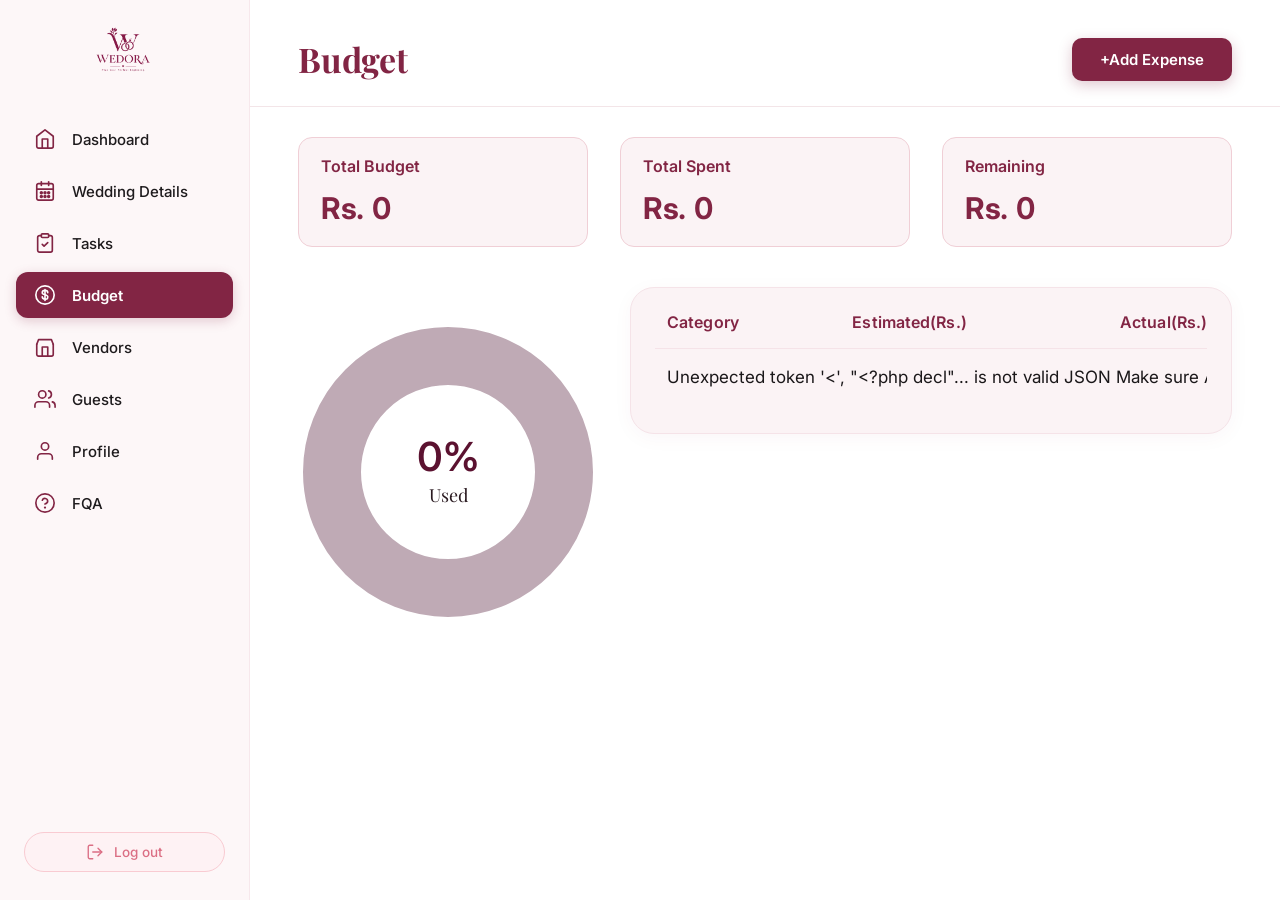
==== budget.html @ 238af269 "create budget page and connect data base" ====
<!DOCTYPE html>
<html lang="en">
<head>
  <meta charset="UTF-8">
  <meta name="viewport" content="width=device-width, initial-scale=1.0">
  <title>Budget | WEDORA</title>
  <link rel="preconnect" href="https://fonts.googleapis.com">
  <link rel="preconnect" href="https://fonts.gstatic.com" crossorigin>
  <link href="https://fonts.googleapis.com/css2?family=Inter:wght@400;500;600;700&family=Playfair+Display:wght@600;700&display=swap" rel="stylesheet">
  <!-- tasks.css = shared app shell (sidebar, header, table card, modal, toast) -->
  <link rel="stylesheet" href="css/tasks.css">
  <link rel="stylesheet" href="css/budget.css">
</head>
<body>
<div class="app-container">

  <aside class="sidebar">
      <!-- Logo -->
      <a href="dashboard.html" class="sidebar-logo" aria-label="WEDORA home">
        <img src="images/logo.png" alt="WEDORA - Plan Your Perfect Beginning">
      </a>

      <!-- Menu Items -->
      <nav class="sidebar-menu" aria-label="Sidebar Menu">
        <!-- Dashboard -->
        <a href="dashboard.html" class="menu-item">
          <svg viewBox="0 0 24 24" aria-hidden="true">
            <path d="M3 9l9-7 9 7v11a2 2 0 0 1-2 2H5a2 2 0 0 1-2-2z" />
            <polyline points="9 22 9 12 15 12 15 22" />
          </svg>
          <span>Dashboard</span>
        </a>

        <!-- Wedding Details -->
        <a href="wedding-details.html" class="menu-item">
          <svg viewBox="0 0 24 24" aria-hidden="true">
            <rect x="3" y="4" width="18" height="18" rx="2" ry="2" />
            <line x1="16" y1="2" x2="16" y2="6" />
            <line x1="8" y1="2" x2="8" y2="6" />
            <line x1="3" y1="10" x2="21" y2="10" />
            <circle cx="8" cy="14" r="1" fill="currentColor" />
            <circle cx="12" cy="14" r="1" fill="currentColor" />
            <circle cx="16" cy="14" r="1" fill="currentColor" />
            <circle cx="8" cy="18" r="1" fill="currentColor" />
            <circle cx="12" cy="18" r="1" fill="currentColor" />
            <circle cx="16" cy="18" r="1" fill="currentColor" />
          </svg>
          <span>Wedding Details</span>
        </a>

        <!-- Tasks (ACTIVE) -->
        <a href="tasks.html" class="menu-item">
          <svg viewBox="0 0 24 24" aria-hidden="true">
            <path d="M16 4h2a2 2 0 0 1 2 2v14a2 2 0 0 1-2 2H6a2 2 0 0 1-2-2V6a2 2 0 0 1 2-2h2" />
            <rect x="8" y="2" width="8" height="4" rx="1" ry="1" />
            <path d="M9 13.5l2 2 4-4" />
          </svg>
          <span>Tasks</span>
        </a>

        <!-- Budget -->
        <a href="budget.html" class="menu-item active" aria-current="page">
          <svg viewBox="0 0 24 24" aria-hidden="true">
            <circle cx="12" cy="12" r="10" />
            <path d="M12 6v12M15 9.5c0-1.5-1.3-2.5-3-2.5s-3 1-3 2.5c0 3 6 1.5 6 4.5s-1.3 2.5-3 2.5-3-1-3-2.5" />
          </svg>
          <span>Budget</span>
        </a>

        <!-- Vendors -->
        <a href="vendors.html" class="menu-item">
          <svg viewBox="0 0 24 24" aria-hidden="true">
            <path d="M3 9l2-5h14l2 5" />
            <path d="M21 9v11a2 2 0 0 1-2 2H5a2 2 0 0 1-2-2V9" />
            <path d="M9 22V12h6v10" />
          </svg>
          <span>Vendors</span>
        </a>

        <!-- Guests -->
        <a href="guests.html" class="menu-item">
          <svg viewBox="0 0 24 24" aria-hidden="true">
            <path d="M17 21v-2a4 4 0 0 0-4-4H5a4 4 0 0 0-4 4v2" />
            <circle cx="9" cy="7" r="4" />
            <path d="M23 21v-2a4 4 0 0 0-3-3.87" />
            <path d="M16 3.13a4 4 0 0 1 0 7.75" />
          </svg>
          <span>Guests</span>
        </a>

        <!-- Profile -->
        <a href="profile.html" class="menu-item">
          <svg viewBox="0 0 24 24" aria-hidden="true">
            <path d="M20 21v-2a4 4 0 0 0-4-4H8a4 4 0 0 0-4 4v2" />
            <circle cx="12" cy="7" r="4" />
          </svg>
          <span>Profile</span>
        </a>

        <!-- FQA -->
        <a href="faq.html" class="menu-item">
          <svg viewBox="0 0 24 24" aria-hidden="true">
            <circle cx="12" cy="12" r="10" />
            <path d="M9.09 9a3 3 0 0 1 5.83 1c0 2-3 3-3 3" />
            <line x1="12" y1="17" x2="12.01" y2="17" stroke-width="2.5" />
          </svg>
          <span>FQA</span>
        </a>
      </nav>

      <!-- Bottom Log out button -->
      <div class="sidebar-footer">
        <a href="php/logout.php" class="btn-logout" id="logoutBtn" title="Log out">
          <svg viewBox="0 0 24 24" aria-hidden="true">
            <path d="M9 21H5a2 2 0 0 1-2-2V5a2 2 0 0 1 2-2h4" />
            <polyline points="16 17 21 12 16 7" />
            <line x1="21" y1="12" x2="9" y2="12" />
          </svg>
          <span>Log out</span>
        </a>
      </div>
    </aside>

  <main class="main-wrapper">
    <header class="main-header">
      <h1 class="page-heading">Budget</h1>
      <button type="button" class="btn-add-task" id="openAddModalBtn">+Add Expense</button>
    </header>
    <div class="header-divider" aria-hidden="true"></div>

    <section class="main-body">
      <div class="summary-row">
        <div class="summary-card"><span class="summary-label">Total Budget</span><strong class="num" id="totalBudget">Rs. 0</strong></div>
        <div class="summary-card"><span class="summary-label">Total Spent</span><strong class="num" id="totalSpent">Rs. 0</strong></div>
        <div class="summary-card"><span class="summary-label">Remaining</span><strong class="num" id="remaining">Rs. 0</strong></div>
      </div>

      <div class="budget-grid">
        <div class="donut-wrap" role="img" aria-label="Percentage of budget used" id="donut">
          <svg viewBox="0 0 200 200">
            <circle class="donut-rest" cx="100" cy="100" r="80"/>
            <circle class="donut-used" id="donutUsed" cx="100" cy="100" r="80" stroke-dasharray="0 502.65"/>
          </svg>
          <div class="donut-center"><span class="num donut-pct" id="donutPct">0%</span><span class="donut-cap">Used</span></div>
        </div>

        <div class="tasks-card budget-card">
          <div class="tasks-table-wrapper">
            <table class="tasks-table budget-table">
              <thead>
                <tr>
                  <th scope="col">Category</th>
                  <th scope="col">Estimated(Rs.)</th>
                  <th scope="col">Actual(Rs.)</th>
                  <th scope="col" class="c">Paid</th>
                  <th scope="col" class="c">Action</th>
                </tr>
              </thead>
              <tbody id="budgetBody">
                <tr><td colspan="5" class="loading-row"><div class="loading-spinner"></div><p>Loading budget…</p></td></tr>
              </tbody>
            </table>
          </div>
        </div>
      </div>
    </section>
  </main>
</div>

<div class="modal-overlay" id="expenseModal" aria-hidden="true" role="dialog" aria-labelledby="modalTitle">
  <div class="modal-container">
    <div class="modal-header">
      <h2 class="modal-title" id="modalTitle">Add Expense</h2>
      <button type="button" class="modal-close" id="closeModalBtn" aria-label="Close dialog">&times;</button>
    </div>
    <form id="expenseForm" class="modal-form" novalidate>
      <div class="form-group">
        <label for="expCategory">Category *</label>
        <input type="text" id="expCategory" list="catOptions" maxlength="100" placeholder="e.g. Venue" required>
        <datalist id="catOptions">
          <option value="Venue"></option><option value="Catering"></option><option value="Photography"></option>
          <option value="Attire"></option><option value="Decorations"></option><option value="Entertainment"></option>
          <option value="Stationery"></option><option value="Transport"></option>
        </datalist>
      </div>
      <div class="form-row">
        <div class="form-group"><label for="expEstimated">Estimated (Rs.)</label>
          <input type="number" id="expEstimated" min="0" step="1" placeholder="0"></div>
        <div class="form-group"><label for="expActual">Actual (Rs.)</label>
          <input type="number" id="expActual" min="0" step="1" placeholder="0"></div>
      </div>
      <label class="paid-check"><input type="checkbox" id="expPaid"> Already paid</label>
      <div class="form-actions">
        <button type="button" class="btn-modal-cancel" id="cancelModalBtn">Cancel</button>
        <button type="submit" class="btn-modal-submit">Save expense</button>
      </div>
    </form>
  </div>
</div>

<div class="toast-msg" id="toastMsg" role="status" aria-live="polite"></div>
<script src="js/budget.js"></script>
</body>
</html>
---- css/tasks.css ----
/* ==========================================================
   WEDORA – Tasks Page Stylesheet
   Faithfully matching the exact design, colors, typography,
   and visual details of the Wedora Tasks mockup.
   ========================================================== */

@import url('https://fonts.googleapis.com/css2?family=Inter:wght@400;500;600;700&family=Playfair+Display:wght@600;700&display=swap');

:root {
  /* Brand Maroon / Burgundy Palette from image */
  --wedora-maroon:       #822544;
  --wedora-maroon-dark:  #6a1c35;
  --wedora-maroon-hover: #962c50;
  
  /* Backgrounds & Rosy Accents from image */
  --bg-sidebar:          #fdf7f8;
  --bg-main:             #ffffff;
  --bg-card:             #fbf3f5;
  --bg-tab-inactive:     #faeef1;
  --bg-logout:           #fef2f4;
  
  /* Borders */
  --border-sidebar:      #f7e8ec;
  --border-divider:      #f3e5e8;
  --border-card:         #f5e3e8;
  --border-logout:       #f9cbd2;
  --border-row:          #f6ebef;

  /* Typography */
  --font-serif:          'Playfair Display', Georgia, 'Times New Roman', serif;
  --font-sans:           'Inter', -apple-system, BlinkMacSystemFont, 'Segoe UI', Roboto, sans-serif;
  
  /* Text Colors */
  --text-dark:           #1e1b1d;
  --text-medium:         #3e3538;
  --text-maroon:         #822544;
  --text-muted:          #8c8286;
  --text-logout:         #db6f84;
  
  /* Action & Status Colors */
  --color-check-green:   #347a2a;
  --color-trash:         #b82d3b;
  --color-edit:          #8f2c4a;
}

*, *::before, *::after {
  box-sizing: border-box;
  margin: 0;
  padding: 0;
}

html, body {
  height: 100%;
  width: 100%;
  font-family: var(--font-sans);
  background-color: var(--bg-main);
  color: var(--text-dark);
  overflow-x: hidden;
}

/* ==========================================================
   APP SHELL LAYOUT
   ========================================================== */
.app-container {
  display: flex;
  min-height: 100vh;
  width: 100%;
  background: var(--bg-main);
}

/* ==========================================================
   SIDEBAR (Left Navigation)
   ========================================================== */
.sidebar {
  width: 250px;
  flex-shrink: 0;
  background-color: var(--bg-sidebar);
  border-right: 1px solid var(--border-sidebar);
  display: flex;
  flex-direction: column;
  padding: 24px 0 28px 0;
  user-select: none;
}

/* Logo */
.sidebar-logo {
  display: flex;
  flex-direction: column;
  align-items: center;
  justify-content: center;
  padding: 0 20px 28px;
  text-decoration: none;
}

.sidebar-logo img {
  height: 64px;
  width: auto;
  object-fit: contain;
  transition: transform 0.2s ease;
}

.sidebar-logo:hover img {
  transform: scale(1.02);
}

/* Nav Menu */
.sidebar-menu {
  display: flex;
  flex-direction: column;
  gap: 6px;
  padding: 0 16px;
  flex: 1;
}

.menu-item {
  display: flex;
  align-items: center;
  gap: 16px;
  padding: 12px 18px;
  border-radius: 12px;
  text-decoration: none;
  font-size: 15px;
  font-weight: 500;
  color: var(--text-dark);
  transition: background-color 0.18s ease, color 0.18s ease, transform 0.1s ease;
}

.menu-item svg {
  width: 22px;
  height: 22px;
  flex-shrink: 0;
  stroke: var(--wedora-maroon);
  fill: none;
  stroke-width: 1.8;
  stroke-linecap: round;
  stroke-linejoin: round;
  transition: stroke 0.18s ease;
}

.menu-item:hover {
  background-color: #faedf0;
  color: var(--wedora-maroon);
}

/* Active Menu Item (Tasks) - rich maroon capsule */
.menu-item.active {
  background-color: var(--wedora-maroon);
  color: #ffffff;
  font-weight: 600;
  box-shadow: 0 3px 12px rgba(130, 37, 68, 0.22);
}

.menu-item.active svg {
  stroke: #ffffff;
}

/* Logout Button at bottom */
.sidebar-footer {
  padding: 20px 24px 0;
}

.btn-logout {
  width: 100%;
  display: inline-flex;
  align-items: center;
  justify-content: center;
  gap: 10px;
  padding: 10px 18px;
  border-radius: 28px;
  border: 1px solid var(--border-logout);
  background-color: var(--bg-logout);
  color: var(--text-logout);
  font-family: var(--font-sans);
  font-size: 13.5px;
  font-weight: 500;
  text-decoration: none;
  cursor: pointer;
  transition: all 0.2s ease;
}

.btn-logout svg {
  width: 18px;
  height: 18px;
  stroke: var(--text-logout);
  fill: none;
  stroke-width: 1.8;
  stroke-linecap: round;
  stroke-linejoin: round;
}

.btn-logout:hover {
  background-color: #fce8eb;
  border-color: #f7a8b6;
  color: var(--wedora-maroon);
  transform: translateY(-1px);
}
.btn-logout:hover svg {
  stroke: var(--wedora-maroon);
}

/* ==========================================================
   MAIN CONTENT AREA
   ========================================================== */
.main-wrapper {
  flex: 1;
  display: flex;
  flex-direction: column;
  min-width: 0;
  background-color: var(--bg-main);
}

/* Top Bar: Title & +Add Task Button */
.main-header {
  display: flex;
  align-items: center;
  justify-content: space-between;
  padding: 36px 48px 24px 48px;
}

.page-heading {
  font-family: var(--font-serif);
  font-size: 34px;
  font-weight: 700;
  color: var(--wedora-maroon);
  letter-spacing: -0.2px;
}

/* +Add Task Button */
.btn-add-task {
  display: inline-flex;
  align-items: center;
  justify-content: center;
  gap: 6px;
  background-color: var(--wedora-maroon);
  color: #ffffff;
  border: none;
  border-radius: 10px;
  padding: 12px 28px;
  font-family: var(--font-sans);
  font-size: 15px;
  font-weight: 600;
  cursor: pointer;
  box-shadow: 0 4px 14px rgba(130, 37, 68, 0.25);
  transition: background-color 0.18s ease, transform 0.12s ease, box-shadow 0.18s ease;
}

.btn-add-task:hover {
  background-color: var(--wedora-maroon-dark);
  transform: translateY(-1px);
  box-shadow: 0 6px 18px rgba(130, 37, 68, 0.35);
}

.btn-add-task:active {
  transform: translateY(0);
}

/* Full Width Divider Line */
.header-divider {
  width: 100%;
  height: 1px;
  background-color: var(--border-divider);
  margin-bottom: 30px;
}

/* Main Section Content */
.main-body {
  padding: 0 48px 48px 48px;
  flex: 1;
}

/* ==========================================================
   FILTER TABS (All, To Do, In Progress, Completed)
   ========================================================== */
.filter-bar {
  display: flex;
  align-items: center;
  gap: 18px;
  margin-bottom: 30px;
}

.filter-tab {
  background-color: var(--bg-tab-inactive);
  color: var(--wedora-maroon);
  border: none;
  border-radius: 9px;
  padding: 8px 24px;
  font-family: var(--font-sans);
  font-size: 14.5px;
  font-weight: 500;
  cursor: pointer;
  transition: all 0.18s ease;
}

.filter-tab:hover {
  background-color: #f7e0e5;
}

/* Active tab */
.filter-tab.active {
  background-color: var(--wedora-maroon);
  color: #ffffff;
  font-weight: 600;
  box-shadow: 0 2px 8px rgba(130, 37, 68, 0.2);
}

/* ==========================================================
   TASKS TABLE CONTAINER / CARD
   ========================================================== */
.tasks-card {
  background-color: var(--bg-card);
  border-radius: 24px;
  border: 1px solid var(--border-card);
  padding: 32px 36px 36px 36px;
  box-shadow: 0 4px 20px rgba(130, 37, 68, 0.04);
  min-height: 480px;
}

.tasks-table-wrapper {
  width: 100%;
  overflow-x: auto;
}

.tasks-table {
  width: 100%;
  border-collapse: collapse;
  text-align: left;
}

/* Table Header */
.tasks-table thead th {
  padding: 0 16px 20px 0;
  font-size: 13.5px;
  font-weight: 600;
  color: var(--wedora-maroon);
  white-space: nowrap;
  letter-spacing: 0.1px;
}

.tasks-table thead th:last-child {
  text-align: center;
  padding-right: 0;
}

/* Table Rows */
.tasks-table tbody tr {
  border-bottom: 1px solid var(--border-row);
  transition: background-color 0.15s ease;
}

.tasks-table tbody tr:last-child {
  border-bottom: none;
}

.tasks-table tbody tr:hover {
  background-color: rgba(255, 255, 255, 0.55);
}

.tasks-table td {
  padding: 16px 16px 16px 0;
  font-size: 14px;
  color: var(--text-dark);
  vertical-align: middle;
  white-space: nowrap;
}

.tasks-table td:first-child {
  font-weight: 500;
  color: #1a1719;
}

.tasks-table td.col-action {
  text-align: center;
  padding-right: 0;
}

/* ==========================================================
   ACTION ICONS (Matching Screenshot)
   ========================================================== */
.action-wrapper {
  display: inline-flex;
  align-items: center;
  justify-content: center;
  gap: 14px;
}

/* Green Completed Checkmark Circle */
.icon-completed {
  display: inline-flex;
  align-items: center;
  justify-content: center;
  width: 26px;
  height: 26px;
  border-radius: 50%;
  color: var(--color-check-green);
  cursor: pointer;
  transition: transform 0.15s ease;
}

.icon-completed svg {
  width: 24px;
  height: 24px;
}

.icon-completed:hover {
  transform: scale(1.15);
}

/* Edit & Delete Action Buttons */
.btn-action-icon {
  background: none;
  border: none;
  cursor: pointer;
  padding: 4px;
  display: inline-flex;
  align-items: center;
  justify-content: center;
  border-radius: 6px;
  transition: transform 0.15s ease, opacity 0.15s ease;
}

.btn-action-icon svg {
  width: 18px;
  height: 18px;
  fill: none;
  stroke-width: 2;
  stroke-linecap: round;
  stroke-linejoin: round;
}

/* Pencil icon (brownish-maroon) */
.btn-action-icon.btn-edit {
  color: var(--color-edit);
}
.btn-action-icon.btn-edit svg {
  stroke: var(--color-edit);
}

/* Trash bin icon (maroon/red) */
.btn-action-icon.btn-delete {
  color: var(--color-trash);
}
.btn-action-icon.btn-delete svg {
  stroke: var(--color-trash);
}

.btn-action-icon:hover {
  transform: scale(1.18);
  opacity: 0.85;
}

/* Loading & Empty State */
.loading-row,
.empty-row {
  text-align: center;
  padding: 60px 0;
  color: var(--text-muted);
  font-size: 14.5px;
}

.loading-spinner {
  display: inline-block;
  width: 32px;
  height: 32px;
  border: 3px solid #f2d8df;
  border-top-color: var(--wedora-maroon);
  border-radius: 50%;
  animation: spin 0.8s linear infinite;
  margin-bottom: 12px;
}

@keyframes spin {
  to { transform: rotate(360deg); }
}

/* ==========================================================
   MODAL (Add / Edit Task Popup)
   ========================================================== */
.modal-overlay {
  position: fixed;
  inset: 0;
  background-color: rgba(26, 12, 18, 0.45);
  backdrop-filter: blur(4px);
  display: flex;
  align-items: center;
  justify-content: center;
  padding: 20px;
  z-index: 9999;
  opacity: 0;
  pointer-events: none;
  transition: opacity 0.22s ease;
}

.modal-overlay.is-open {
  opacity: 1;
  pointer-events: auto;
}

.modal-container {
  width: 100%;
  max-width: 500px;
  background: #ffffff;
  border-radius: 20px;
  box-shadow: 0 20px 50px rgba(78, 14, 36, 0.22);
  overflow: hidden;
  transform: translateY(18px) scale(0.97);
  transition: transform 0.22s cubic-bezier(0.16, 1, 0.3, 1);
  border: 1px solid var(--border-card);
}

.modal-overlay.is-open .modal-container {
  transform: translateY(0) scale(1);
}

.modal-header {
  display: flex;
  align-items: center;
  justify-content: space-between;
  padding: 20px 26px;
  background-color: var(--bg-card);
  border-bottom: 1px solid var(--border-card);
}

.modal-title {
  font-family: var(--font-serif);
  font-size: 21px;
  font-weight: 700;
  color: var(--wedora-maroon);
}

.modal-close {
  background: none;
  border: none;
  font-size: 24px;
  color: var(--text-muted);
  cursor: pointer;
  line-height: 1;
  transition: color 0.15s ease;
}

.modal-close:hover {
  color: var(--wedora-maroon);
}

.modal-form {
  padding: 24px 26px 26px 26px;
  display: flex;
  flex-direction: column;
  gap: 16px;
}

.form-row {
  display: flex;
  gap: 14px;
}

.form-group {
  display: flex;
  flex-direction: column;
  gap: 6px;
  flex: 1;
}

.form-group label {
  font-size: 12.5px;
  font-weight: 600;
  color: var(--text-medium);
}

.form-group input,
.form-group select,
.form-group textarea {
  width: 100%;
  padding: 9px 12px;
  border: 1.3px solid #e7d8dc;
  border-radius: 8px;
  font-family: var(--font-sans);
  font-size: 13.5px;
  color: var(--text-dark);
  background: #ffffff;
  outline: none;
  transition: border-color 0.15s ease, box-shadow 0.15s ease;
}

.form-group input:focus,
.form-group select:focus,
.form-group textarea:focus {
  border-color: var(--wedora-maroon);
  box-shadow: 0 0 0 3px rgba(130, 37, 68, 0.12);
}

.form-actions {
  display: flex;
  justify-content: flex-end;
  gap: 10px;
  margin-top: 10px;
}

.btn-modal-cancel {
  padding: 9px 20px;
  border-radius: 8px;
  border: 1px solid #e0d0d5;
  background-color: #ffffff;
  color: var(--text-medium);
  font-family: var(--font-sans);
  font-size: 14px;
  font-weight: 500;
  cursor: pointer;
  transition: all 0.15s ease;
}

.btn-modal-cancel:hover {
  background-color: #f7ebef;
  color: var(--wedora-maroon);
}

.btn-modal-submit {
  padding: 9px 24px;
  border-radius: 8px;
  border: none;
  background-color: var(--wedora-maroon);
  color: #ffffff;
  font-family: var(--font-sans);
  font-size: 14px;
  font-weight: 600;
  cursor: pointer;
  box-shadow: 0 2px 10px rgba(130, 37, 68, 0.25);
  transition: all 0.15s ease;
}

.btn-modal-submit:hover {
  background-color: var(--wedora-maroon-dark);
  box-shadow: 0 4px 14px rgba(130, 37, 68, 0.35);
}

/* ==========================================================
   TOAST NOTIFICATION
   ========================================================== */
.toast-msg {
  position: fixed;
  bottom: 28px;
  right: 28px;
  background: var(--wedora-maroon);
  color: #ffffff;
  padding: 12px 22px;
  border-radius: 10px;
  font-size: 14px;
  font-weight: 500;
  box-shadow: 0 6px 22px rgba(130, 37, 68, 0.3);
  z-index: 10000;
  opacity: 0;
  transform: translateY(20px);
  transition: all 0.25s ease;
  pointer-events: none;
}

.toast-msg.show {
  opacity: 1;
  transform: translateY(0);
}

/* ==========================================================
   RESPONSIVE DESIGN
   ========================================================== */
@media (max-width: 900px) {
  .app-container {
    flex-direction: column;
  }
  .sidebar {
    width: 100%;
    padding: 14px 20px;
    flex-direction: row;
    align-items: center;
    justify-content: space-between;
    flex-wrap: wrap;
    gap: 12px;
  }
  .sidebar-logo {
    padding: 0;
  }
  .sidebar-logo img {
    height: 46px;
  }
  .sidebar-menu {
    flex-direction: row;
    flex-wrap: wrap;
    padding: 0;
    gap: 6px;
  }
  .menu-item {
    padding: 8px 12px;
    font-size: 13.5px;
    gap: 8px;
  }
  .sidebar-footer {
    padding: 0;
  }
  .main-header {
    padding: 24px 20px 18px 20px;
  }
  .page-heading {
    font-size: 26px;
  }
  .main-body {
    padding: 0 20px 32px 20px;
  }
  .tasks-card {
    padding: 20px;
    border-radius: 18px;
  }
}

@media (max-width: 580px) {
  .filter-bar {
    gap: 8px;
    flex-wrap: wrap;
  }
  .filter-tab {
    padding: 6px 16px;
    font-size: 13px;
  }
  .form-row {
    flex-direction: column;
    gap: 14px;
  }
}
---- css/budget.css ----
/* WEDORA – Budget page (extends css/tasks.css) */

/* Every number on this page uses Inter */
.num, .budget-table td.n, .budget-table td.n * {
  font-family: 'Inter', -apple-system, BlinkMacSystemFont, 'Segoe UI', sans-serif;
  font-variant-numeric: tabular-nums;
}

.summary-row {
  display: grid;
  grid-template-columns: repeat(3, minmax(0, 1fr));
  gap: 32px;
  margin-bottom: 40px;
}
.summary-card {
  background: var(--bg-card);
  border: 1px solid #f0cfd6;
  border-radius: 14px;
  padding: 18px 22px 20px;
  display: flex;
  flex-direction: column;
  gap: 14px;
}
.summary-label { font-size: 16px; font-weight: 600; color: var(--wedora-maroon); }
.summary-card strong { font-size: 30px; font-weight: 700; color: var(--wedora-maroon); letter-spacing: -0.3px; }
.summary-card strong.over { color: var(--color-trash); }

.budget-grid {
  display: grid;
  grid-template-columns: 300px minmax(0, 1fr);
  gap: 32px;
  align-items: start;
}

/* Donut */
.donut-wrap { position: relative; width: 290px; height: 290px; margin: 40px auto 0; }
.donut-wrap svg { width: 100%; height: 100%; transform: rotate(-90deg); }
.donut-wrap circle { fill: none; stroke-width: 40; }
.donut-rest { stroke: #bfaab5; }
.donut-used { stroke: #ff7570; transition: stroke-dasharray .6s ease; }
.donut-center {
  position: absolute; inset: 0;
  display: flex; flex-direction: column; align-items: center; justify-content: center;
}
.donut-center::before {
  content: ''; position: absolute; width: 56%; height: 56%; border-radius: 50%; background: #fff; z-index: -1;
}
.donut-pct { font-size: 40px; font-weight: 600; color: #5b1230; line-height: 1; }
.donut-cap { font-family: var(--font-serif); font-size: 18px; color: #2a1a20; margin-top: 6px; }

/* Table */
.budget-card { min-height: 0; padding: 20px 24px 28px; }
.budget-table thead th { font-size: 16px; padding: 4px 12px 16px 12px; border-bottom: 1px solid var(--border-card); }
.budget-table td { padding: 18px 12px; font-size: 17px; }
.budget-table td:first-child { font-weight: 400; }
.budget-table th.c, .budget-table td.c { text-align: center; }
.budget-table tbody tr { border-bottom: 1px solid #ecd3d9; }
.budget-table tbody tr:last-child { border-bottom: none; }

.paid-btn, .del-btn { background: none; border: 0; cursor: pointer; padding: 4px; border-radius: 50%; line-height: 0; }
.paid-btn svg, .del-btn svg { width: 26px; height: 26px; }
.del-btn svg { width: 22px; height: 22px; }
.paid-btn:hover, .del-btn:hover { transform: scale(1.15); }
.paid-btn:focus-visible, .del-btn:focus-visible { outline: 2px solid var(--wedora-maroon); outline-offset: 2px; }

.paid-check { display: flex; align-items: center; gap: 8px; font-size: 14px; color: var(--text-medium); }
.paid-check input { accent-color: var(--wedora-maroon); width: 16px; height: 16px; }

@media (max-width: 1100px) {
  .budget-grid { grid-template-columns: 1fr; }
  .donut-wrap { margin-top: 0; }
}
@media (max-width: 700px) {
  .summary-row { grid-template-columns: 1fr; gap: 14px; }
  .summary-card strong { font-size: 26px; }
  .donut-wrap { width: 230px; height: 230px; }
  .budget-table td { font-size: 14px; padding: 14px 8px; }
  .budget-table thead th { font-size: 13px; }
}
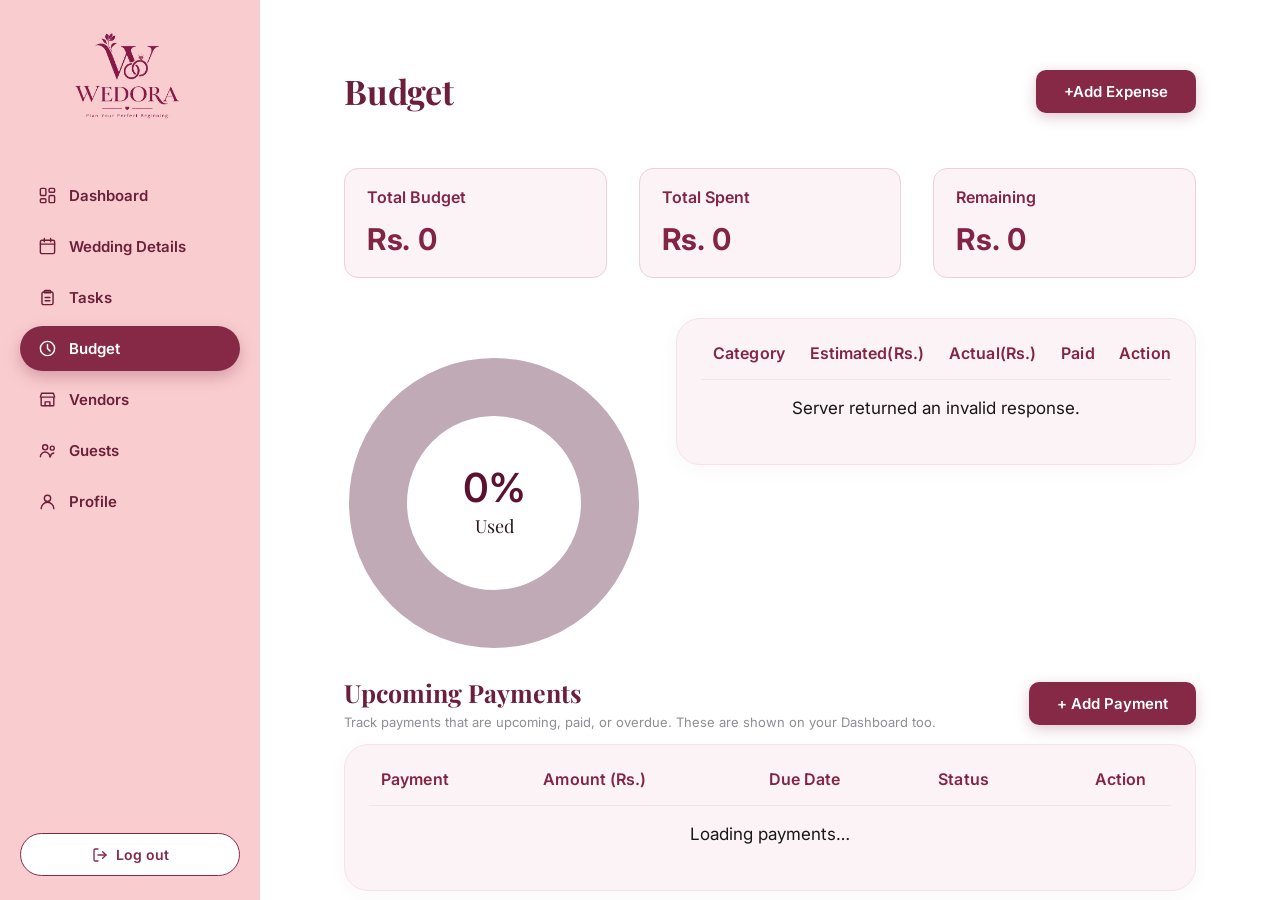
==== commit 611ed98d: "Add final Wedora project" ====
--- a/budget.html
+++ b/budget.html
@@ -10,116 +10,56 @@
   <!-- tasks.css = shared app shell (sidebar, header, table card, modal, toast) -->
   <link rel="stylesheet" href="css/tasks.css">
   <link rel="stylesheet" href="css/budget.css">
+  <link rel="stylesheet" href="css/app-shell.css">
 </head>
 <body>
 <div class="app-container">
 
-  <aside class="sidebar">
-      <!-- Logo -->
-      <a href="dashboard.html" class="sidebar-logo" aria-label="WEDORA home">
-        <img src="images/logo.png" alt="WEDORA - Plan Your Perfect Beginning">
+  <aside class="sidebar" id="sidebar">
+  <div class="sidebar-logo">
+    <a href="dashboard.html" aria-label="WEDORA home">
+      <img src="images/logo.png" alt="WEDORA - Plan Your Perfect Beginning">
+    </a>
+  </div>
+
+  <nav class="sidebar-nav" aria-label="Dashboard navigation">
+      <a href="dashboard.html" class="nav-item">
+        <svg viewBox="0 0 24 24" aria-hidden="true"><rect x="3" y="3" width="7" height="9" rx="1.5"/><rect x="14" y="3" width="7" height="5" rx="1.5"/><rect x="14" y="12" width="7" height="9" rx="1.5"/><rect x="3" y="16" width="7" height="5" rx="1.5"/></svg>
+        <span>Dashboard</span>
       </a>
+      <a href="wedding-details.html" class="nav-item">
+        <svg viewBox="0 0 24 24" aria-hidden="true"><rect x="3" y="4" width="18" height="17" rx="2"/><path d="M8 2v4M16 2v4M3 9h18"/></svg>
+        <span>Wedding Details</span>
+      </a>
+      <a href="tasks.html" class="nav-item">
+        <svg viewBox="0 0 24 24" aria-hidden="true"><path d="M9 3h6a1 1 0 0 1 1 1v2H8V4a1 1 0 0 1 1-1z"/><rect x="5" y="5" width="14" height="16" rx="2"/><path d="M9 12h6M9 16h6"/></svg>
+        <span>Tasks</span>
+      </a>
+      <a href="budget.html" class="nav-item is-active" aria-current="page">
+        <svg viewBox="0 0 24 24" aria-hidden="true"><circle cx="12" cy="12" r="9"/><path d="M12 7v5l3 3"/></svg>
+        <span>Budget</span>
+      </a>
+      <a href="vendors.html" class="nav-item">
+        <svg viewBox="0 0 24 24" aria-hidden="true"><path d="M3 9l1.5-5h15L21 9"/><rect x="4" y="9" width="16" height="11" rx="1"/><path d="M9 20v-5h6v5"/></svg>
+        <span>Vendors</span>
+      </a>
+      <a href="guests.html" class="nav-item">
+        <svg viewBox="0 0 24 24" aria-hidden="true"><circle cx="9" cy="8" r="3.2"/><path d="M3 20c0-3.3 2.7-6 6-6s6 2.7 6 6"/><circle cx="18" cy="9" r="2.5"/><path d="M15.5 20c.3-2.5 2-4.5 4.5-4.9"/></svg>
+        <span>Guests</span>
+      </a>
+      <a href="profile.html" class="nav-item">
+        <svg viewBox="0 0 24 24" aria-hidden="true"><circle cx="12" cy="8" r="4"/><path d="M4 21c0-4.4 3.6-8 8-8s8 3.6 8 8"/></svg>
+        <span>Profile</span>
+      </a>
+  </nav>
 
-      <!-- Menu Items -->
-      <nav class="sidebar-menu" aria-label="Sidebar Menu">
-        <!-- Dashboard -->
-        <a href="dashboard.html" class="menu-item">
-          <svg viewBox="0 0 24 24" aria-hidden="true">
-            <path d="M3 9l9-7 9 7v11a2 2 0 0 1-2 2H5a2 2 0 0 1-2-2z" />
-            <polyline points="9 22 9 12 15 12 15 22" />
-          </svg>
-          <span>Dashboard</span>
-        </a>
-
-        <!-- Wedding Details -->
-        <a href="wedding-details.html" class="menu-item">
-          <svg viewBox="0 0 24 24" aria-hidden="true">
-            <rect x="3" y="4" width="18" height="18" rx="2" ry="2" />
-            <line x1="16" y1="2" x2="16" y2="6" />
-            <line x1="8" y1="2" x2="8" y2="6" />
-            <line x1="3" y1="10" x2="21" y2="10" />
-            <circle cx="8" cy="14" r="1" fill="currentColor" />
-            <circle cx="12" cy="14" r="1" fill="currentColor" />
-            <circle cx="16" cy="14" r="1" fill="currentColor" />
-            <circle cx="8" cy="18" r="1" fill="currentColor" />
-            <circle cx="12" cy="18" r="1" fill="currentColor" />
-            <circle cx="16" cy="18" r="1" fill="currentColor" />
-          </svg>
-          <span>Wedding Details</span>
-        </a>
-
-        <!-- Tasks (ACTIVE) -->
-        <a href="tasks.html" class="menu-item">
-          <svg viewBox="0 0 24 24" aria-hidden="true">
-            <path d="M16 4h2a2 2 0 0 1 2 2v14a2 2 0 0 1-2 2H6a2 2 0 0 1-2-2V6a2 2 0 0 1 2-2h2" />
-            <rect x="8" y="2" width="8" height="4" rx="1" ry="1" />
-            <path d="M9 13.5l2 2 4-4" />
-          </svg>
-          <span>Tasks</span>
-        </a>
-
-        <!-- Budget -->
-        <a href="budget.html" class="menu-item active" aria-current="page">
-          <svg viewBox="0 0 24 24" aria-hidden="true">
-            <circle cx="12" cy="12" r="10" />
-            <path d="M12 6v12M15 9.5c0-1.5-1.3-2.5-3-2.5s-3 1-3 2.5c0 3 6 1.5 6 4.5s-1.3 2.5-3 2.5-3-1-3-2.5" />
-          </svg>
-          <span>Budget</span>
-        </a>
-
-        <!-- Vendors -->
-        <a href="vendors.html" class="menu-item">
-          <svg viewBox="0 0 24 24" aria-hidden="true">
-            <path d="M3 9l2-5h14l2 5" />
-            <path d="M21 9v11a2 2 0 0 1-2 2H5a2 2 0 0 1-2-2V9" />
-            <path d="M9 22V12h6v10" />
-          </svg>
-          <span>Vendors</span>
-        </a>
-
-        <!-- Guests -->
-        <a href="guests.html" class="menu-item">
-          <svg viewBox="0 0 24 24" aria-hidden="true">
-            <path d="M17 21v-2a4 4 0 0 0-4-4H5a4 4 0 0 0-4 4v2" />
-            <circle cx="9" cy="7" r="4" />
-            <path d="M23 21v-2a4 4 0 0 0-3-3.87" />
-            <path d="M16 3.13a4 4 0 0 1 0 7.75" />
-          </svg>
-          <span>Guests</span>
-        </a>
-
-        <!-- Profile -->
-        <a href="profile.html" class="menu-item">
-          <svg viewBox="0 0 24 24" aria-hidden="true">
-            <path d="M20 21v-2a4 4 0 0 0-4-4H8a4 4 0 0 0-4 4v2" />
-            <circle cx="12" cy="7" r="4" />
-          </svg>
-          <span>Profile</span>
-        </a>
-
-        <!-- FQA -->
-        <a href="faq.html" class="menu-item">
-          <svg viewBox="0 0 24 24" aria-hidden="true">
-            <circle cx="12" cy="12" r="10" />
-            <path d="M9.09 9a3 3 0 0 1 5.83 1c0 2-3 3-3 3" />
-            <line x1="12" y1="17" x2="12.01" y2="17" stroke-width="2.5" />
-          </svg>
-          <span>FQA</span>
-        </a>
-      </nav>
-
-      <!-- Bottom Log out button -->
-      <div class="sidebar-footer">
-        <a href="php/logout.php" class="btn-logout" id="logoutBtn" title="Log out">
-          <svg viewBox="0 0 24 24" aria-hidden="true">
-            <path d="M9 21H5a2 2 0 0 1-2-2V5a2 2 0 0 1 2-2h4" />
-            <polyline points="16 17 21 12 16 7" />
-            <line x1="21" y1="12" x2="9" y2="12" />
-          </svg>
-          <span>Log out</span>
-        </a>
-      </div>
-    </aside>
+  <div class="sidebar-footer">
+    <button type="button" class="btn-logout" id="logoutBtn" title="Log out">
+      <svg viewBox="0 0 24 24" aria-hidden="true"><path d="M9 21H5a2 2 0 0 1-2-2V5a2 2 0 0 1 2-2h4"/><path d="M16 17l5-5-5-5"/><path d="M21 12H9"/></svg>
+      <span>Log out</span>
+    </button>
+  </div>
+</aside>
 
   <main class="main-wrapper">
     <header class="main-header">
@@ -163,6 +103,24 @@
           </div>
         </div>
       </div>
+
+      <section class="payments-section" id="payments">
+        <div class="payments-section-head">
+          <div>
+            <h2>Upcoming Payments</h2>
+            <p>Track payments that are upcoming, paid, or overdue. These are shown on your Dashboard too.</p>
+          </div>
+          <button type="button" class="btn-add-task" id="openPaymentModalBtn">+ Add Payment</button>
+        </div>
+        <div class="tasks-card budget-card">
+          <div class="tasks-table-wrapper">
+            <table class="tasks-table budget-table payments-table">
+              <thead><tr><th>Payment</th><th>Amount (Rs.)</th><th>Due Date</th><th>Status</th><th class="c">Action</th></tr></thead>
+              <tbody id="paymentsBody"><tr><td colspan="5" class="loading-row"><p>Loading payments…</p></td></tr></tbody>
+            </table>
+          </div>
+        </div>
+      </section>
     </section>
   </main>
 </div>
@@ -198,6 +156,19 @@
   </div>
 </div>
 
+<div class="modal-overlay" id="paymentModal" aria-hidden="true" role="dialog" aria-labelledby="paymentModalTitle">
+  <div class="modal-container">
+    <div class="modal-header"><h2 class="modal-title" id="paymentModalTitle">Add Payment</h2><button type="button" class="modal-close" id="closePaymentModalBtn" aria-label="Close dialog">&times;</button></div>
+    <form id="paymentForm" class="modal-form" novalidate>
+      <input type="hidden" id="paymentId">
+      <div class="form-group"><label for="paymentName">Payment Name *</label><input type="text" id="paymentName" maxlength="200" placeholder="e.g. Venue Advance" required></div>
+      <div class="form-row"><div class="form-group"><label for="paymentAmount">Amount (Rs.) *</label><input type="number" id="paymentAmount" min="0" step="0.01" required></div><div class="form-group"><label for="paymentDue">Due Date</label><input type="date" id="paymentDue"></div></div>
+      <div class="form-group"><label for="paymentStatus">Status</label><select id="paymentStatus"><option value="upcoming">Upcoming</option><option value="paid">Paid</option><option value="overdue">Overdue</option></select></div>
+      <div class="form-group"><label for="paymentNotes">Notes</label><textarea id="paymentNotes" rows="3" maxlength="500" placeholder="Optional notes"></textarea></div>
+      <div class="form-actions"><button type="button" class="btn-modal-cancel" id="cancelPaymentBtn">Cancel</button><button type="submit" class="btn-modal-submit">Save Payment</button></div>
+    </form>
+  </div>
+</div>
 <div class="toast-msg" id="toastMsg" role="status" aria-live="polite"></div>
 <script src="js/budget.js"></script>
 </body>
--- a/css/budget.css
+++ b/css/budget.css
@@ -77,3 +77,18 @@
   .budget-table td { font-size: 14px; padding: 14px 8px; }
   .budget-table thead th { font-size: 13px; }
 }
+
+/* Payments section */
+.payments-section{margin-top:28px;padding-bottom:30px}
+.payments-section-head{display:flex;align-items:center;justify-content:space-between;gap:20px;margin-bottom:14px}
+.payments-section-head h2{margin:0;color:var(--maroon-dark);font-family:var(--font-display);font-size:25px}
+.payments-section-head p{margin:5px 0 0;color:var(--muted);font-size:13px}
+.payments-table .payment-status{display:inline-flex;padding:5px 10px;border-radius:999px;font-size:12px;font-weight:700}
+.payment-status.status-upcoming{background:#fbe3e5;color:var(--maroon)}
+.payment-status.status-paid{background:#e7f5ed;color:#1f7a4d}
+.payment-status.status-overdue{background:#fdeaea;color:#b3261e}
+.payment-edit{border:0;background:transparent;color:var(--maroon);font-weight:700;cursor:pointer;margin-right:10px}
+.payment-edit:hover{text-decoration:underline}
+#paymentNotes{width:100%;resize:vertical;border:1px solid #ddd;border-radius:10px;padding:10px;font:inherit}
+#paymentStatus{width:100%;height:44px;border:1px solid #ddd;border-radius:10px;padding:0 12px;font:inherit;background:#fff}
+@media(max-width:700px){.payments-section-head{align-items:flex-start;flex-direction:column}.payments-section-head .btn-add-task{width:100%}.payments-table{min-width:700px}}
--- a/css/app-shell.css
+++ b/css/app-shell.css
@@ -0,0 +1,55 @@
+/* WEDORA - shared authenticated-page shell. Loaded after page CSS. */
+:root{
+  --maroon:#862947;
+  --maroon-dark:#6c1f39;
+  --plum:#8a3a58;
+  --rose-bg:#f9cdd0;
+  --rose-soft:#fbe3e5;
+  --card-bg:#ffffff;
+  --ink:#1c1c1e;
+  --muted:#8e8e93;
+  --line:#e2e2e7;
+  --success:#1f7a4d;
+  --font-body:'Inter',system-ui,-apple-system,'Segoe UI',Roboto,sans-serif;
+  --font-display:'Playfair Display',Georgia,'Times New Roman',serif;
+}
+html,body{min-height:100%;}
+body{background:#fff !important;color:var(--ink);font-family:var(--font-body);}
+body, .app-container{display:flex;}
+.app-container{width:100%;min-height:100vh;}
+.sidebar{width:260px !important;min-height:100vh;flex:0 0 260px;background:var(--rose-bg) !important;border:0 !important;box-shadow:none !important;display:flex !important;flex-direction:column !important;padding:26px 20px 24px !important;position:sticky;top:0;z-index:20;}
+.sidebar-logo{padding:0 !important;border:0 !important;display:flex !important;align-items:center;justify-content:center;margin:0 0 22px !important;}
+.sidebar-logo a{display:flex;justify-content:center;width:100%;}
+.sidebar-logo img,.sidebar-brand img{width:150px !important;height:auto !important;max-height:none !important;object-fit:contain;}
+.sidebar-nav,.sidebar-menu{display:flex !important;flex-direction:column !important;gap:6px !important;flex:1;padding:0 !important;margin:0 !important;list-style:none;}
+.nav-item,.menu-item,.nav-link{display:flex !important;align-items:center;gap:12px;padding:13px 18px !important;border-radius:24px !important;font-size:15px !important;font-weight:600 !important;color:var(--maroon-dark) !important;text-decoration:none !important;transition:background .15s,color .15s,transform .1s;}
+.nav-item svg,.menu-item svg,.nav-link svg{width:19px !important;height:19px !important;flex:0 0 19px;stroke:currentColor;fill:none;stroke-width:1.8;stroke-linecap:round;stroke-linejoin:round;}
+.nav-item:hover,.menu-item:hover,.nav-link:hover{background:rgba(134,41,71,.08) !important;color:var(--maroon-dark) !important;}
+.nav-item.is-active,.nav-item.active,.menu-item.is-active,.menu-item.active,.nav-link.is-active,.nav-link.active{background:var(--maroon) !important;color:#fff !important;box-shadow:0 6px 16px rgba(134,41,71,.3) !important;}
+.sidebar-footer{margin-top:18px !important;padding:0 !important;}
+.btn-logout,.logout-btn{width:100%;display:flex !important;align-items:center;justify-content:center;gap:8px;padding:12px 16px !important;border-radius:24px !important;border:1.5px solid var(--maroon) !important;background:#fff !important;color:var(--maroon) !important;font:inherit;font-weight:600 !important;font-size:14px !important;cursor:pointer;}
+.btn-logout:hover,.logout-btn:hover{background:var(--maroon) !important;color:#fff !important;border-color:var(--maroon) !important;}
+.btn-logout svg,.logout-btn svg{width:16px !important;height:16px !important;stroke:currentColor;fill:none;stroke-width:2;}
+.main,.main-wrapper,.main-content{flex:1 !important;min-width:0;min-height:100vh;background:#fff !important;overflow-y:auto;}
+.main-wrapper{padding:32px 36px !important;}
+.main-content{padding:32px 36px !important;}
+@media(max-width:900px){
+  .sidebar{width:230px !important;flex-basis:230px !important;}
+  .main-wrapper,.main-content{padding:24px !important;}
+}
+@media(max-width:720px){
+  body,.app-container{display:block;}
+  .sidebar{width:100% !important;min-height:auto;position:relative;padding:16px !important;}
+  .sidebar-nav,.sidebar-menu{display:grid !important;grid-template-columns:repeat(2,minmax(0,1fr));}
+  .sidebar-footer{margin-top:12px !important;}
+  .main,.main-wrapper,.main-content{min-height:auto;padding:20px !important;}
+}
+
+/* Dashboard palette for secondary cards/icons across app pages */
+.icon-blue{background:#fbe3e5 !important;color:var(--maroon) !important;}
+.icon-green{background:#f7e8ed !important;color:var(--maroon) !important;}
+.icon-pink{background:#fbe3e5 !important;color:var(--maroon) !important;}
+.icon-orange{background:#f9edf0 !important;color:var(--maroon) !important;}
+.page-title,.page-heading{color:var(--maroon-dark) !important;font-family:var(--font-display) !important;}
+.btn-add-task,.btn-add-guest{background:var(--maroon) !important;}
+.btn-add-task:hover,.btn-add-guest:hover{background:var(--maroon-dark) !important;}
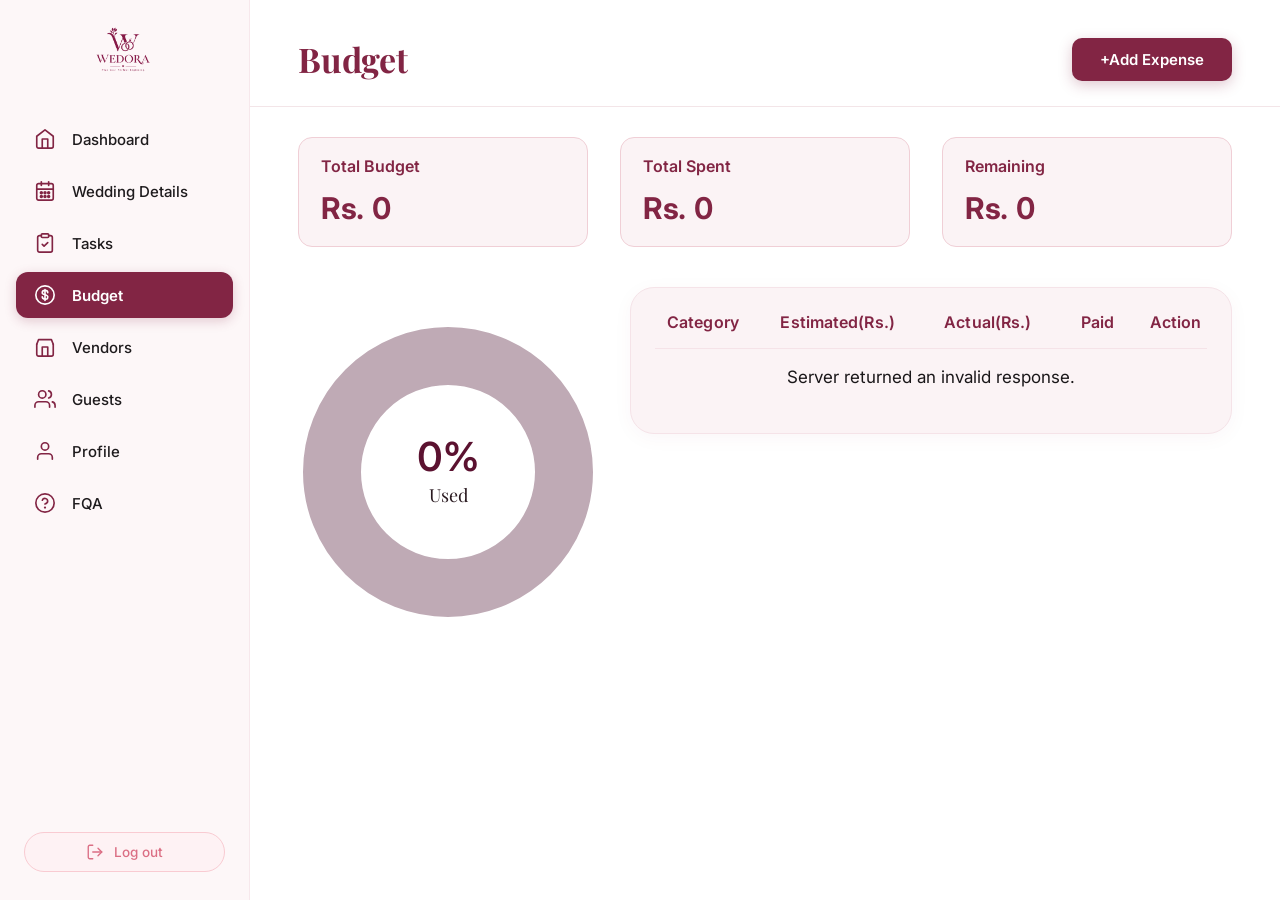
==== commit 0255155c: "update budget page" ====
--- a/budget.html
+++ b/budget.html
@@ -10,56 +10,116 @@
   <!-- tasks.css = shared app shell (sidebar, header, table card, modal, toast) -->
   <link rel="stylesheet" href="css/tasks.css">
   <link rel="stylesheet" href="css/budget.css">
-  <link rel="stylesheet" href="css/app-shell.css">
 </head>
 <body>
 <div class="app-container">
 
-  <aside class="sidebar" id="sidebar">
-  <div class="sidebar-logo">
-    <a href="dashboard.html" aria-label="WEDORA home">
-      <img src="images/logo.png" alt="WEDORA - Plan Your Perfect Beginning">
-    </a>
-  </div>
-
-  <nav class="sidebar-nav" aria-label="Dashboard navigation">
-      <a href="dashboard.html" class="nav-item">
-        <svg viewBox="0 0 24 24" aria-hidden="true"><rect x="3" y="3" width="7" height="9" rx="1.5"/><rect x="14" y="3" width="7" height="5" rx="1.5"/><rect x="14" y="12" width="7" height="9" rx="1.5"/><rect x="3" y="16" width="7" height="5" rx="1.5"/></svg>
-        <span>Dashboard</span>
+  <aside class="sidebar">
+      <!-- Logo -->
+      <a href="dashboard.html" class="sidebar-logo" aria-label="WEDORA home">
+        <img src="images/logo.png" alt="WEDORA - Plan Your Perfect Beginning">
       </a>
-      <a href="wedding-details.html" class="nav-item">
-        <svg viewBox="0 0 24 24" aria-hidden="true"><rect x="3" y="4" width="18" height="17" rx="2"/><path d="M8 2v4M16 2v4M3 9h18"/></svg>
-        <span>Wedding Details</span>
-      </a>
-      <a href="tasks.html" class="nav-item">
-        <svg viewBox="0 0 24 24" aria-hidden="true"><path d="M9 3h6a1 1 0 0 1 1 1v2H8V4a1 1 0 0 1 1-1z"/><rect x="5" y="5" width="14" height="16" rx="2"/><path d="M9 12h6M9 16h6"/></svg>
-        <span>Tasks</span>
-      </a>
-      <a href="budget.html" class="nav-item is-active" aria-current="page">
-        <svg viewBox="0 0 24 24" aria-hidden="true"><circle cx="12" cy="12" r="9"/><path d="M12 7v5l3 3"/></svg>
-        <span>Budget</span>
-      </a>
-      <a href="vendors.html" class="nav-item">
-        <svg viewBox="0 0 24 24" aria-hidden="true"><path d="M3 9l1.5-5h15L21 9"/><rect x="4" y="9" width="16" height="11" rx="1"/><path d="M9 20v-5h6v5"/></svg>
-        <span>Vendors</span>
-      </a>
-      <a href="guests.html" class="nav-item">
-        <svg viewBox="0 0 24 24" aria-hidden="true"><circle cx="9" cy="8" r="3.2"/><path d="M3 20c0-3.3 2.7-6 6-6s6 2.7 6 6"/><circle cx="18" cy="9" r="2.5"/><path d="M15.5 20c.3-2.5 2-4.5 4.5-4.9"/></svg>
-        <span>Guests</span>
-      </a>
-      <a href="profile.html" class="nav-item">
-        <svg viewBox="0 0 24 24" aria-hidden="true"><circle cx="12" cy="8" r="4"/><path d="M4 21c0-4.4 3.6-8 8-8s8 3.6 8 8"/></svg>
-        <span>Profile</span>
-      </a>
-  </nav>
-
-  <div class="sidebar-footer">
-    <button type="button" class="btn-logout" id="logoutBtn" title="Log out">
-      <svg viewBox="0 0 24 24" aria-hidden="true"><path d="M9 21H5a2 2 0 0 1-2-2V5a2 2 0 0 1 2-2h4"/><path d="M16 17l5-5-5-5"/><path d="M21 12H9"/></svg>
-      <span>Log out</span>
-    </button>
-  </div>
-</aside>
+
+      <!-- Menu Items -->
+      <nav class="sidebar-menu" aria-label="Sidebar Menu">
+        <!-- Dashboard -->
+        <a href="dashboard.html" class="menu-item">
+          <svg viewBox="0 0 24 24" aria-hidden="true">
+            <path d="M3 9l9-7 9 7v11a2 2 0 0 1-2 2H5a2 2 0 0 1-2-2z" />
+            <polyline points="9 22 9 12 15 12 15 22" />
+          </svg>
+          <span>Dashboard</span>
+        </a>
+
+        <!-- Wedding Details -->
+        <a href="wedding-details.html" class="menu-item">
+          <svg viewBox="0 0 24 24" aria-hidden="true">
+            <rect x="3" y="4" width="18" height="18" rx="2" ry="2" />
+            <line x1="16" y1="2" x2="16" y2="6" />
+            <line x1="8" y1="2" x2="8" y2="6" />
+            <line x1="3" y1="10" x2="21" y2="10" />
+            <circle cx="8" cy="14" r="1" fill="currentColor" />
+            <circle cx="12" cy="14" r="1" fill="currentColor" />
+            <circle cx="16" cy="14" r="1" fill="currentColor" />
+            <circle cx="8" cy="18" r="1" fill="currentColor" />
+            <circle cx="12" cy="18" r="1" fill="currentColor" />
+            <circle cx="16" cy="18" r="1" fill="currentColor" />
+          </svg>
+          <span>Wedding Details</span>
+        </a>
+
+        <!-- Tasks (ACTIVE) -->
+        <a href="tasks.html" class="menu-item">
+          <svg viewBox="0 0 24 24" aria-hidden="true">
+            <path d="M16 4h2a2 2 0 0 1 2 2v14a2 2 0 0 1-2 2H6a2 2 0 0 1-2-2V6a2 2 0 0 1 2-2h2" />
+            <rect x="8" y="2" width="8" height="4" rx="1" ry="1" />
+            <path d="M9 13.5l2 2 4-4" />
+          </svg>
+          <span>Tasks</span>
+        </a>
+
+        <!-- Budget -->
+        <a href="budget.html" class="menu-item active" aria-current="page">
+          <svg viewBox="0 0 24 24" aria-hidden="true">
+            <circle cx="12" cy="12" r="10" />
+            <path d="M12 6v12M15 9.5c0-1.5-1.3-2.5-3-2.5s-3 1-3 2.5c0 3 6 1.5 6 4.5s-1.3 2.5-3 2.5-3-1-3-2.5" />
+          </svg>
+          <span>Budget</span>
+        </a>
+
+        <!-- Vendors -->
+        <a href="vendors.html" class="menu-item">
+          <svg viewBox="0 0 24 24" aria-hidden="true">
+            <path d="M3 9l2-5h14l2 5" />
+            <path d="M21 9v11a2 2 0 0 1-2 2H5a2 2 0 0 1-2-2V9" />
+            <path d="M9 22V12h6v10" />
+          </svg>
+          <span>Vendors</span>
+        </a>
+
+        <!-- Guests -->
+        <a href="guests.html" class="menu-item">
+          <svg viewBox="0 0 24 24" aria-hidden="true">
+            <path d="M17 21v-2a4 4 0 0 0-4-4H5a4 4 0 0 0-4 4v2" />
+            <circle cx="9" cy="7" r="4" />
+            <path d="M23 21v-2a4 4 0 0 0-3-3.87" />
+            <path d="M16 3.13a4 4 0 0 1 0 7.75" />
+          </svg>
+          <span>Guests</span>
+        </a>
+
+        <!-- Profile -->
+        <a href="profile.html" class="menu-item">
+          <svg viewBox="0 0 24 24" aria-hidden="true">
+            <path d="M20 21v-2a4 4 0 0 0-4-4H8a4 4 0 0 0-4 4v2" />
+            <circle cx="12" cy="7" r="4" />
+          </svg>
+          <span>Profile</span>
+        </a>
+
+        <!-- FQA -->
+        <a href="faq.html" class="menu-item">
+          <svg viewBox="0 0 24 24" aria-hidden="true">
+            <circle cx="12" cy="12" r="10" />
+            <path d="M9.09 9a3 3 0 0 1 5.83 1c0 2-3 3-3 3" />
+            <line x1="12" y1="17" x2="12.01" y2="17" stroke-width="2.5" />
+          </svg>
+          <span>FQA</span>
+        </a>
+      </nav>
+
+      <!-- Create Bottom Log out button -->
+      <div class="sidebar-footer">
+        <a href="php/logout.php" class="btn-logout" id="logoutBtn" title="Log out">
+          <svg viewBox="0 0 24 24" aria-hidden="true">
+            <path d="M9 21H5a2 2 0 0 1-2-2V5a2 2 0 0 1 2-2h4" />
+            <polyline points="16 17 21 12 16 7" />
+            <line x1="21" y1="12" x2="9" y2="12" />
+          </svg>
+          <span>Log out</span>
+        </a>
+      </div>
+    </aside>
 
   <main class="main-wrapper">
     <header class="main-header">
@@ -103,24 +163,6 @@
           </div>
         </div>
       </div>
-
-      <section class="payments-section" id="payments">
-        <div class="payments-section-head">
-          <div>
-            <h2>Upcoming Payments</h2>
-            <p>Track payments that are upcoming, paid, or overdue. These are shown on your Dashboard too.</p>
-          </div>
-          <button type="button" class="btn-add-task" id="openPaymentModalBtn">+ Add Payment</button>
-        </div>
-        <div class="tasks-card budget-card">
-          <div class="tasks-table-wrapper">
-            <table class="tasks-table budget-table payments-table">
-              <thead><tr><th>Payment</th><th>Amount (Rs.)</th><th>Due Date</th><th>Status</th><th class="c">Action</th></tr></thead>
-              <tbody id="paymentsBody"><tr><td colspan="5" class="loading-row"><p>Loading payments…</p></td></tr></tbody>
-            </table>
-          </div>
-        </div>
-      </section>
     </section>
   </main>
 </div>
@@ -156,19 +198,6 @@
   </div>
 </div>
 
-<div class="modal-overlay" id="paymentModal" aria-hidden="true" role="dialog" aria-labelledby="paymentModalTitle">
-  <div class="modal-container">
-    <div class="modal-header"><h2 class="modal-title" id="paymentModalTitle">Add Payment</h2><button type="button" class="modal-close" id="closePaymentModalBtn" aria-label="Close dialog">&times;</button></div>
-    <form id="paymentForm" class="modal-form" novalidate>
-      <input type="hidden" id="paymentId">
-      <div class="form-group"><label for="paymentName">Payment Name *</label><input type="text" id="paymentName" maxlength="200" placeholder="e.g. Venue Advance" required></div>
-      <div class="form-row"><div class="form-group"><label for="paymentAmount">Amount (Rs.) *</label><input type="number" id="paymentAmount" min="0" step="0.01" required></div><div class="form-group"><label for="paymentDue">Due Date</label><input type="date" id="paymentDue"></div></div>
-      <div class="form-group"><label for="paymentStatus">Status</label><select id="paymentStatus"><option value="upcoming">Upcoming</option><option value="paid">Paid</option><option value="overdue">Overdue</option></select></div>
-      <div class="form-group"><label for="paymentNotes">Notes</label><textarea id="paymentNotes" rows="3" maxlength="500" placeholder="Optional notes"></textarea></div>
-      <div class="form-actions"><button type="button" class="btn-modal-cancel" id="cancelPaymentBtn">Cancel</button><button type="submit" class="btn-modal-submit">Save Payment</button></div>
-    </form>
-  </div>
-</div>
 <div class="toast-msg" id="toastMsg" role="status" aria-live="polite"></div>
 <script src="js/budget.js"></script>
 </body>
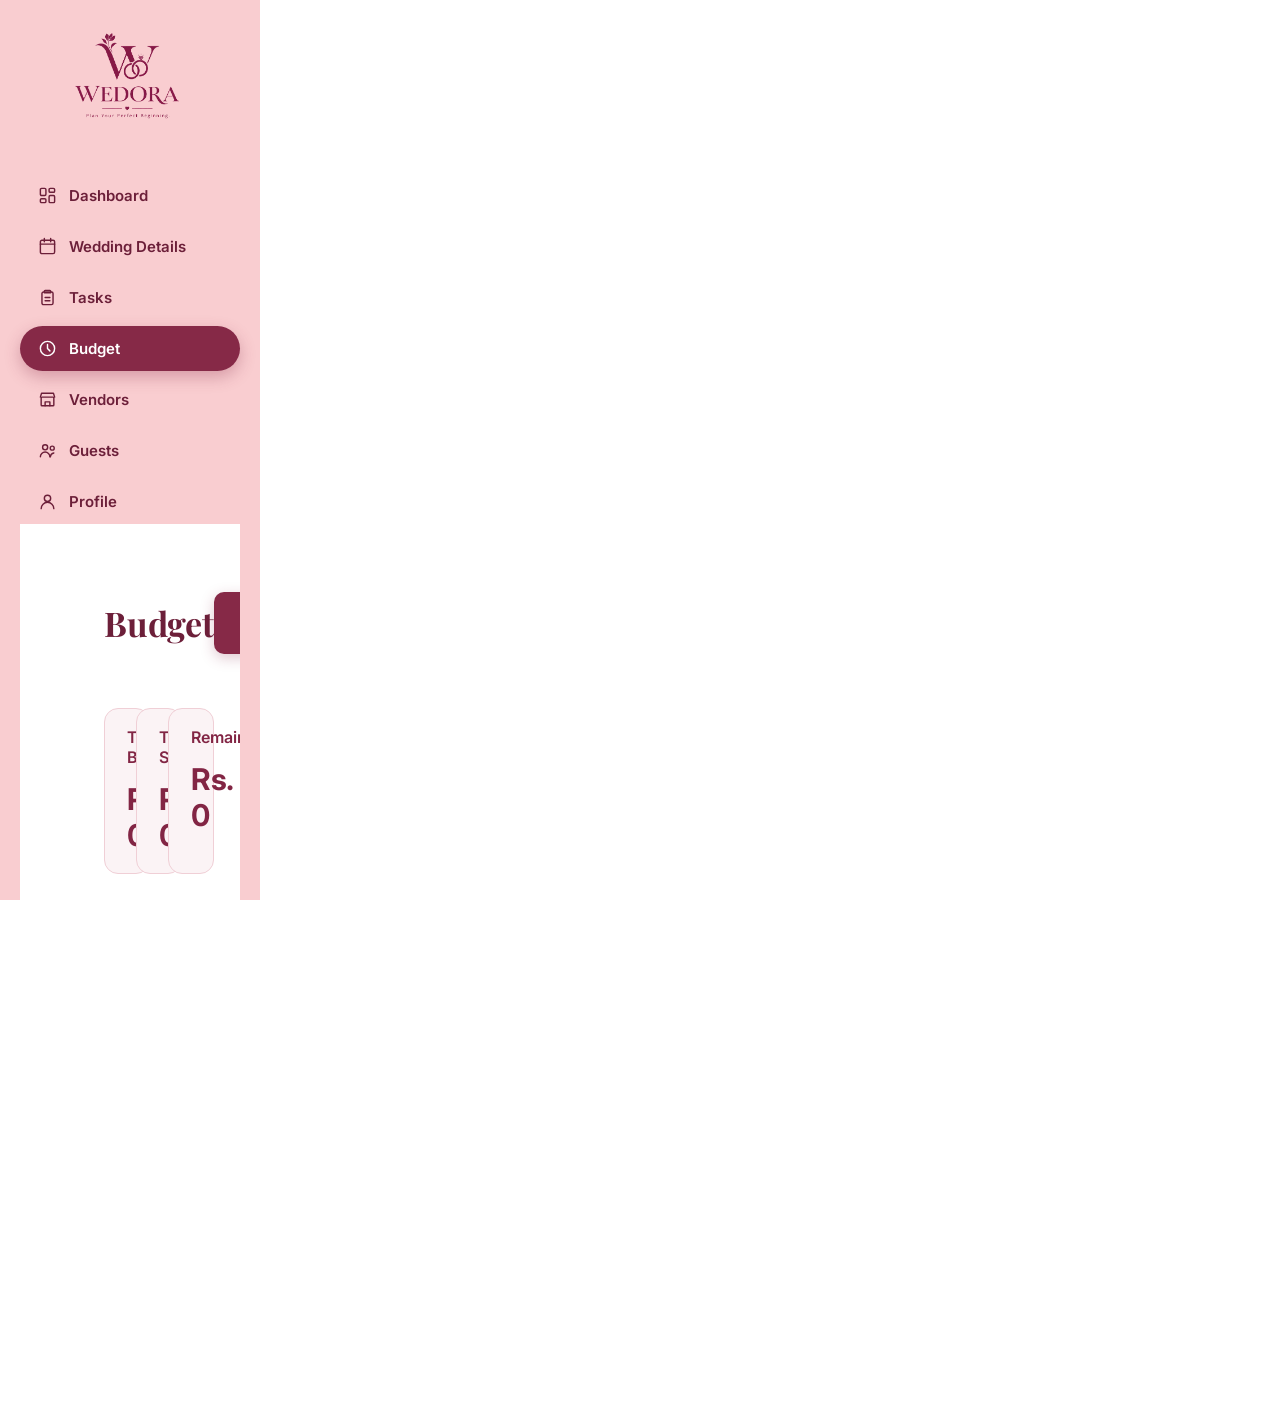
==== commit 06eb93ff: "Merge branch 'main' into budget" ====
--- a/budget.html
+++ b/budget.html
@@ -10,116 +10,49 @@
   <!-- tasks.css = shared app shell (sidebar, header, table card, modal, toast) -->
   <link rel="stylesheet" href="css/tasks.css">
   <link rel="stylesheet" href="css/budget.css">
+  <link rel="stylesheet" href="css/app-shell.css">
 </head>
 <body>
 <div class="app-container">
 
-  <aside class="sidebar">
-      <!-- Logo -->
-      <a href="dashboard.html" class="sidebar-logo" aria-label="WEDORA home">
-        <img src="images/logo.png" alt="WEDORA - Plan Your Perfect Beginning">
+  <aside class="sidebar" id="sidebar">
+  <div class="sidebar-logo">
+    <a href="dashboard.html" aria-label="WEDORA home">
+      <img src="images/logo.png" alt="WEDORA - Plan Your Perfect Beginning">
+    </a>
+  </div>
+
+  <nav class="sidebar-nav" aria-label="Dashboard navigation">
+      <a href="dashboard.html" class="nav-item">
+        <svg viewBox="0 0 24 24" aria-hidden="true"><rect x="3" y="3" width="7" height="9" rx="1.5"/><rect x="14" y="3" width="7" height="5" rx="1.5"/><rect x="14" y="12" width="7" height="9" rx="1.5"/><rect x="3" y="16" width="7" height="5" rx="1.5"/></svg>
+        <span>Dashboard</span>
       </a>
+      <a href="wedding-details.html" class="nav-item">
+        <svg viewBox="0 0 24 24" aria-hidden="true"><rect x="3" y="4" width="18" height="17" rx="2"/><path d="M8 2v4M16 2v4M3 9h18"/></svg>
+        <span>Wedding Details</span>
+      </a>
+      <a href="tasks.html" class="nav-item">
+        <svg viewBox="0 0 24 24" aria-hidden="true"><path d="M9 3h6a1 1 0 0 1 1 1v2H8V4a1 1 0 0 1 1-1z"/><rect x="5" y="5" width="14" height="16" rx="2"/><path d="M9 12h6M9 16h6"/></svg>
+        <span>Tasks</span>
+      </a>
+      <a href="budget.html" class="nav-item is-active" aria-current="page">
+        <svg viewBox="0 0 24 24" aria-hidden="true"><circle cx="12" cy="12" r="9"/><path d="M12 7v5l3 3"/></svg>
+        <span>Budget</span>
+      </a>
+      <a href="vendors.html" class="nav-item">
+        <svg viewBox="0 0 24 24" aria-hidden="true"><path d="M3 9l1.5-5h15L21 9"/><rect x="4" y="9" width="16" height="11" rx="1"/><path d="M9 20v-5h6v5"/></svg>
+        <span>Vendors</span>
+      </a>
+      <a href="guests.html" class="nav-item">
+        <svg viewBox="0 0 24 24" aria-hidden="true"><circle cx="9" cy="8" r="3.2"/><path d="M3 20c0-3.3 2.7-6 6-6s6 2.7 6 6"/><circle cx="18" cy="9" r="2.5"/><path d="M15.5 20c.3-2.5 2-4.5 4.5-4.9"/></svg>
+        <span>Guests</span>
+      </a>
+      <a href="profile.html" class="nav-item">
+        <svg viewBox="0 0 24 24" aria-hidden="true"><circle cx="12" cy="8" r="4"/><path d="M4 21c0-4.4 3.6-8 8-8s8 3.6 8 8"/></svg>
+        <span>Profile</span>
+      </a>
+  </nav>
 
-      <!-- Menu Items -->
-      <nav class="sidebar-menu" aria-label="Sidebar Menu">
-        <!-- Dashboard -->
-        <a href="dashboard.html" class="menu-item">
-          <svg viewBox="0 0 24 24" aria-hidden="true">
-            <path d="M3 9l9-7 9 7v11a2 2 0 0 1-2 2H5a2 2 0 0 1-2-2z" />
-            <polyline points="9 22 9 12 15 12 15 22" />
-          </svg>
-          <span>Dashboard</span>
-        </a>
-
-        <!-- Wedding Details -->
-        <a href="wedding-details.html" class="menu-item">
-          <svg viewBox="0 0 24 24" aria-hidden="true">
-            <rect x="3" y="4" width="18" height="18" rx="2" ry="2" />
-            <line x1="16" y1="2" x2="16" y2="6" />
-            <line x1="8" y1="2" x2="8" y2="6" />
-            <line x1="3" y1="10" x2="21" y2="10" />
-            <circle cx="8" cy="14" r="1" fill="currentColor" />
-            <circle cx="12" cy="14" r="1" fill="currentColor" />
-            <circle cx="16" cy="14" r="1" fill="currentColor" />
-            <circle cx="8" cy="18" r="1" fill="currentColor" />
-            <circle cx="12" cy="18" r="1" fill="currentColor" />
-            <circle cx="16" cy="18" r="1" fill="currentColor" />
-          </svg>
-          <span>Wedding Details</span>
-        </a>
-
-        <!-- Tasks (ACTIVE) -->
-        <a href="tasks.html" class="menu-item">
-          <svg viewBox="0 0 24 24" aria-hidden="true">
-            <path d="M16 4h2a2 2 0 0 1 2 2v14a2 2 0 0 1-2 2H6a2 2 0 0 1-2-2V6a2 2 0 0 1 2-2h2" />
-            <rect x="8" y="2" width="8" height="4" rx="1" ry="1" />
-            <path d="M9 13.5l2 2 4-4" />
-          </svg>
-          <span>Tasks</span>
-        </a>
-
-        <!-- Budget -->
-        <a href="budget.html" class="menu-item active" aria-current="page">
-          <svg viewBox="0 0 24 24" aria-hidden="true">
-            <circle cx="12" cy="12" r="10" />
-            <path d="M12 6v12M15 9.5c0-1.5-1.3-2.5-3-2.5s-3 1-3 2.5c0 3 6 1.5 6 4.5s-1.3 2.5-3 2.5-3-1-3-2.5" />
-          </svg>
-          <span>Budget</span>
-        </a>
-
-        <!-- Vendors -->
-        <a href="vendors.html" class="menu-item">
-          <svg viewBox="0 0 24 24" aria-hidden="true">
-            <path d="M3 9l2-5h14l2 5" />
-            <path d="M21 9v11a2 2 0 0 1-2 2H5a2 2 0 0 1-2-2V9" />
-            <path d="M9 22V12h6v10" />
-          </svg>
-          <span>Vendors</span>
-        </a>
-
-        <!-- Guests -->
-        <a href="guests.html" class="menu-item">
-          <svg viewBox="0 0 24 24" aria-hidden="true">
-            <path d="M17 21v-2a4 4 0 0 0-4-4H5a4 4 0 0 0-4 4v2" />
-            <circle cx="9" cy="7" r="4" />
-            <path d="M23 21v-2a4 4 0 0 0-3-3.87" />
-            <path d="M16 3.13a4 4 0 0 1 0 7.75" />
-          </svg>
-          <span>Guests</span>
-        </a>
-
-        <!-- Profile -->
-        <a href="profile.html" class="menu-item">
-          <svg viewBox="0 0 24 24" aria-hidden="true">
-            <path d="M20 21v-2a4 4 0 0 0-4-4H8a4 4 0 0 0-4 4v2" />
-            <circle cx="12" cy="7" r="4" />
-          </svg>
-          <span>Profile</span>
-        </a>
-
-        <!-- FQA -->
-        <a href="faq.html" class="menu-item">
-          <svg viewBox="0 0 24 24" aria-hidden="true">
-            <circle cx="12" cy="12" r="10" />
-            <path d="M9.09 9a3 3 0 0 1 5.83 1c0 2-3 3-3 3" />
-            <line x1="12" y1="17" x2="12.01" y2="17" stroke-width="2.5" />
-          </svg>
-          <span>FQA</span>
-        </a>
-      </nav>
-
-      <!-- Create Bottom Log out button -->
-      <div class="sidebar-footer">
-        <a href="php/logout.php" class="btn-logout" id="logoutBtn" title="Log out">
-          <svg viewBox="0 0 24 24" aria-hidden="true">
-            <path d="M9 21H5a2 2 0 0 1-2-2V5a2 2 0 0 1 2-2h4" />
-            <polyline points="16 17 21 12 16 7" />
-            <line x1="21" y1="12" x2="9" y2="12" />
-          </svg>
-          <span>Log out</span>
-        </a>
-      </div>
-    </aside>
 
   <main class="main-wrapper">
     <header class="main-header">
@@ -163,6 +96,24 @@
           </div>
         </div>
       </div>
+
+      <section class="payments-section" id="payments">
+        <div class="payments-section-head">
+          <div>
+            <h2>Upcoming Payments</h2>
+            <p>Track payments that are upcoming, paid, or overdue. These are shown on your Dashboard too.</p>
+          </div>
+          <button type="button" class="btn-add-task" id="openPaymentModalBtn">+ Add Payment</button>
+        </div>
+        <div class="tasks-card budget-card">
+          <div class="tasks-table-wrapper">
+            <table class="tasks-table budget-table payments-table">
+              <thead><tr><th>Payment</th><th>Amount (Rs.)</th><th>Due Date</th><th>Status</th><th class="c">Action</th></tr></thead>
+              <tbody id="paymentsBody"><tr><td colspan="5" class="loading-row"><p>Loading payments…</p></td></tr></tbody>
+            </table>
+          </div>
+        </div>
+      </section>
     </section>
   </main>
 </div>
@@ -198,6 +149,19 @@
   </div>
 </div>
 
+<div class="modal-overlay" id="paymentModal" aria-hidden="true" role="dialog" aria-labelledby="paymentModalTitle">
+  <div class="modal-container">
+    <div class="modal-header"><h2 class="modal-title" id="paymentModalTitle">Add Payment</h2><button type="button" class="modal-close" id="closePaymentModalBtn" aria-label="Close dialog">&times;</button></div>
+    <form id="paymentForm" class="modal-form" novalidate>
+      <input type="hidden" id="paymentId">
+      <div class="form-group"><label for="paymentName">Payment Name *</label><input type="text" id="paymentName" maxlength="200" placeholder="e.g. Venue Advance" required></div>
+      <div class="form-row"><div class="form-group"><label for="paymentAmount">Amount (Rs.) *</label><input type="number" id="paymentAmount" min="0" step="0.01" required></div><div class="form-group"><label for="paymentDue">Due Date</label><input type="date" id="paymentDue"></div></div>
+      <div class="form-group"><label for="paymentStatus">Status</label><select id="paymentStatus"><option value="upcoming">Upcoming</option><option value="paid">Paid</option><option value="overdue">Overdue</option></select></div>
+      <div class="form-group"><label for="paymentNotes">Notes</label><textarea id="paymentNotes" rows="3" maxlength="500" placeholder="Optional notes"></textarea></div>
+      <div class="form-actions"><button type="button" class="btn-modal-cancel" id="cancelPaymentBtn">Cancel</button><button type="submit" class="btn-modal-submit">Save Payment</button></div>
+    </form>
+  </div>
+</div>
 <div class="toast-msg" id="toastMsg" role="status" aria-live="polite"></div>
 <script src="js/budget.js"></script>
 </body>
--- a/css/app-shell.css
+++ b/css/app-shell.css
@@ -0,0 +1,55 @@
+/* WEDORA - shared authenticated-page shell. Loaded after page CSS. */
+:root{
+  --maroon:#862947;
+  --maroon-dark:#6c1f39;
+  --plum:#8a3a58;
+  --rose-bg:#f9cdd0;
+  --rose-soft:#fbe3e5;
+  --card-bg:#ffffff;
+  --ink:#1c1c1e;
+  --muted:#8e8e93;
+  --line:#e2e2e7;
+  --success:#1f7a4d;
+  --font-body:'Inter',system-ui,-apple-system,'Segoe UI',Roboto,sans-serif;
+  --font-display:'Playfair Display',Georgia,'Times New Roman',serif;
+}
+html,body{min-height:100%;}
+body{background:#fff !important;color:var(--ink);font-family:var(--font-body);}
+body, .app-container{display:flex;}
+.app-container{width:100%;min-height:100vh;}
+.sidebar{width:260px !important;min-height:100vh;flex:0 0 260px;background:var(--rose-bg) !important;border:0 !important;box-shadow:none !important;display:flex !important;flex-direction:column !important;padding:26px 20px 24px !important;position:sticky;top:0;z-index:20;}
+.sidebar-logo{padding:0 !important;border:0 !important;display:flex !important;align-items:center;justify-content:center;margin:0 0 22px !important;}
+.sidebar-logo a{display:flex;justify-content:center;width:100%;}
+.sidebar-logo img,.sidebar-brand img{width:150px !important;height:auto !important;max-height:none !important;object-fit:contain;}
+.sidebar-nav,.sidebar-menu{display:flex !important;flex-direction:column !important;gap:6px !important;flex:1;padding:0 !important;margin:0 !important;list-style:none;}
+.nav-item,.menu-item,.nav-link{display:flex !important;align-items:center;gap:12px;padding:13px 18px !important;border-radius:24px !important;font-size:15px !important;font-weight:600 !important;color:var(--maroon-dark) !important;text-decoration:none !important;transition:background .15s,color .15s,transform .1s;}
+.nav-item svg,.menu-item svg,.nav-link svg{width:19px !important;height:19px !important;flex:0 0 19px;stroke:currentColor;fill:none;stroke-width:1.8;stroke-linecap:round;stroke-linejoin:round;}
+.nav-item:hover,.menu-item:hover,.nav-link:hover{background:rgba(134,41,71,.08) !important;color:var(--maroon-dark) !important;}
+.nav-item.is-active,.nav-item.active,.menu-item.is-active,.menu-item.active,.nav-link.is-active,.nav-link.active{background:var(--maroon) !important;color:#fff !important;box-shadow:0 6px 16px rgba(134,41,71,.3) !important;}
+.sidebar-footer{margin-top:18px !important;padding:0 !important;}
+.btn-logout,.logout-btn{width:100%;display:flex !important;align-items:center;justify-content:center;gap:8px;padding:12px 16px !important;border-radius:24px !important;border:1.5px solid var(--maroon) !important;background:#fff !important;color:var(--maroon) !important;font:inherit;font-weight:600 !important;font-size:14px !important;cursor:pointer;}
+.btn-logout:hover,.logout-btn:hover{background:var(--maroon) !important;color:#fff !important;border-color:var(--maroon) !important;}
+.btn-logout svg,.logout-btn svg{width:16px !important;height:16px !important;stroke:currentColor;fill:none;stroke-width:2;}
+.main,.main-wrapper,.main-content{flex:1 !important;min-width:0;min-height:100vh;background:#fff !important;overflow-y:auto;}
+.main-wrapper{padding:32px 36px !important;}
+.main-content{padding:32px 36px !important;}
+@media(max-width:900px){
+  .sidebar{width:230px !important;flex-basis:230px !important;}
+  .main-wrapper,.main-content{padding:24px !important;}
+}
+@media(max-width:720px){
+  body,.app-container{display:block;}
+  .sidebar{width:100% !important;min-height:auto;position:relative;padding:16px !important;}
+  .sidebar-nav,.sidebar-menu{display:grid !important;grid-template-columns:repeat(2,minmax(0,1fr));}
+  .sidebar-footer{margin-top:12px !important;}
+  .main,.main-wrapper,.main-content{min-height:auto;padding:20px !important;}
+}
+
+/* Dashboard palette for secondary cards/icons across app pages */
+.icon-blue{background:#fbe3e5 !important;color:var(--maroon) !important;}
+.icon-green{background:#f7e8ed !important;color:var(--maroon) !important;}
+.icon-pink{background:#fbe3e5 !important;color:var(--maroon) !important;}
+.icon-orange{background:#f9edf0 !important;color:var(--maroon) !important;}
+.page-title,.page-heading{color:var(--maroon-dark) !important;font-family:var(--font-display) !important;}
+.btn-add-task,.btn-add-guest{background:var(--maroon) !important;}
+.btn-add-task:hover,.btn-add-guest:hover{background:var(--maroon-dark) !important;}
